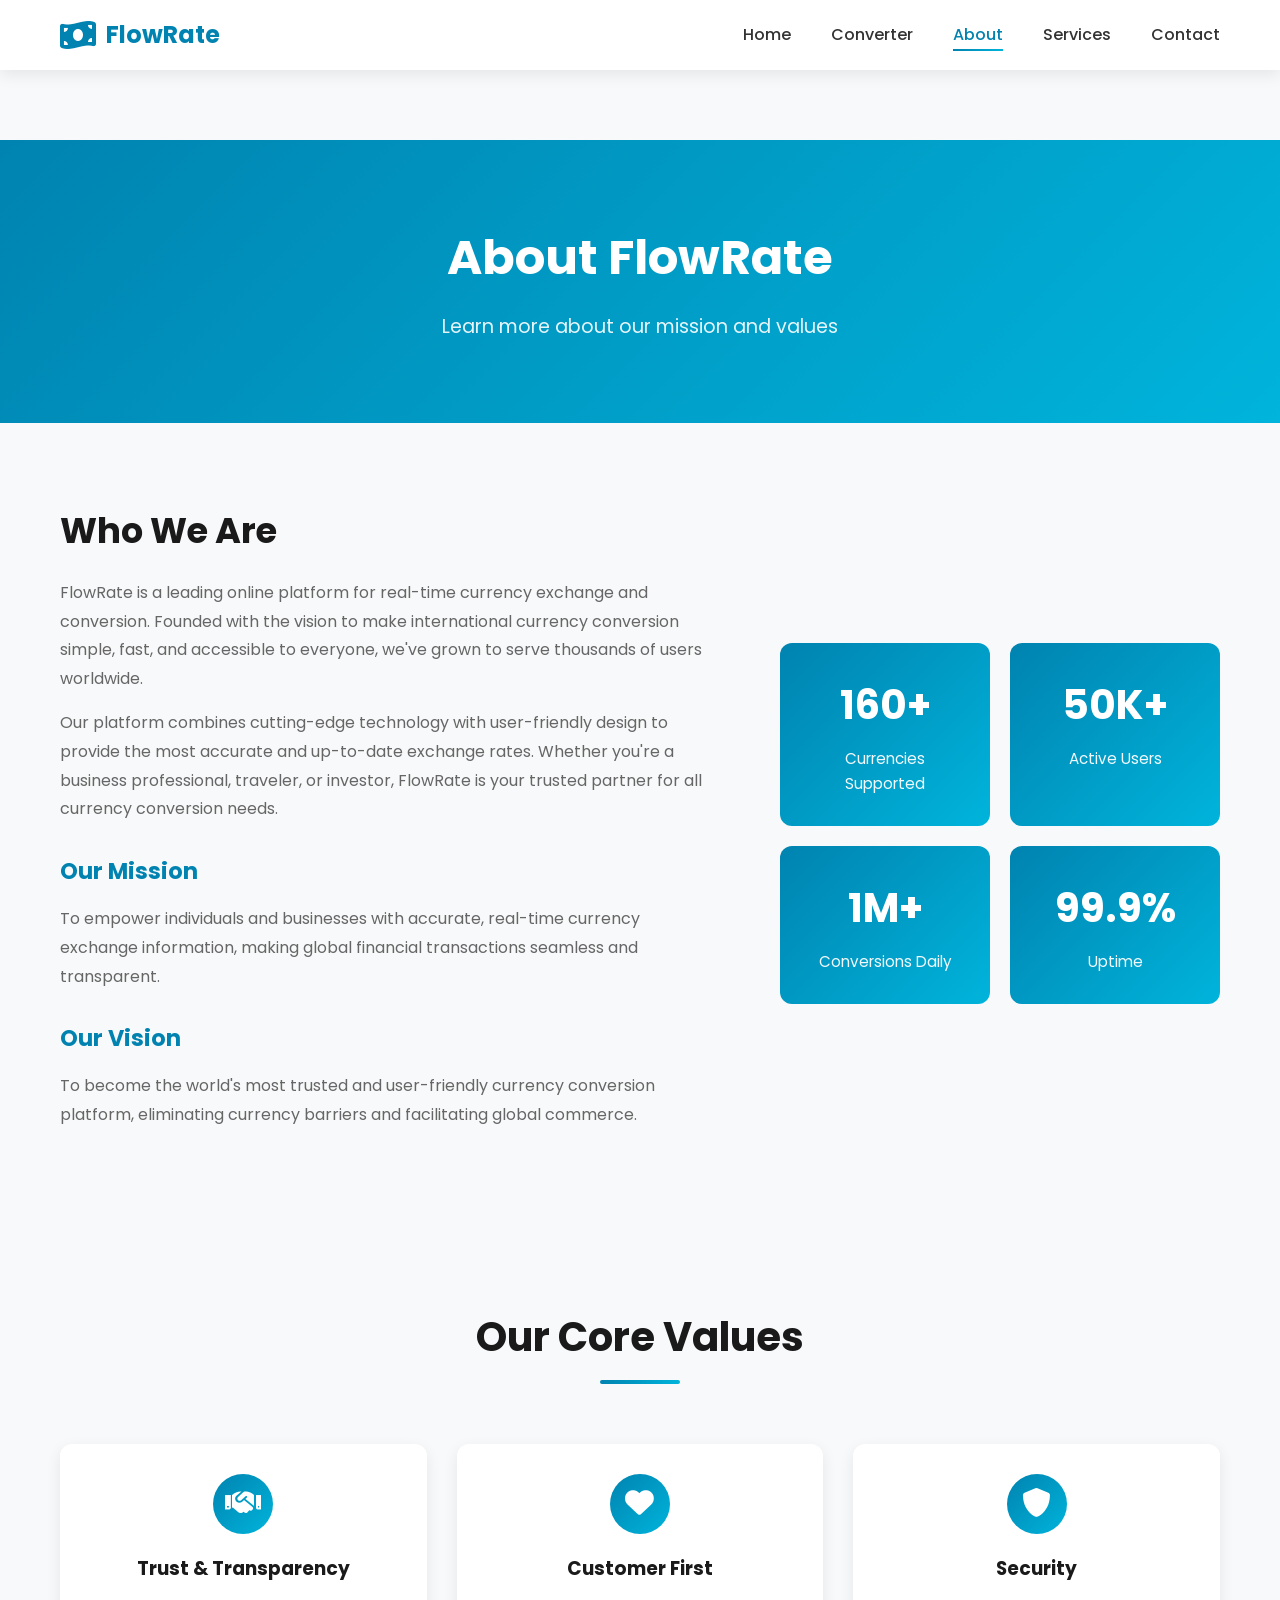
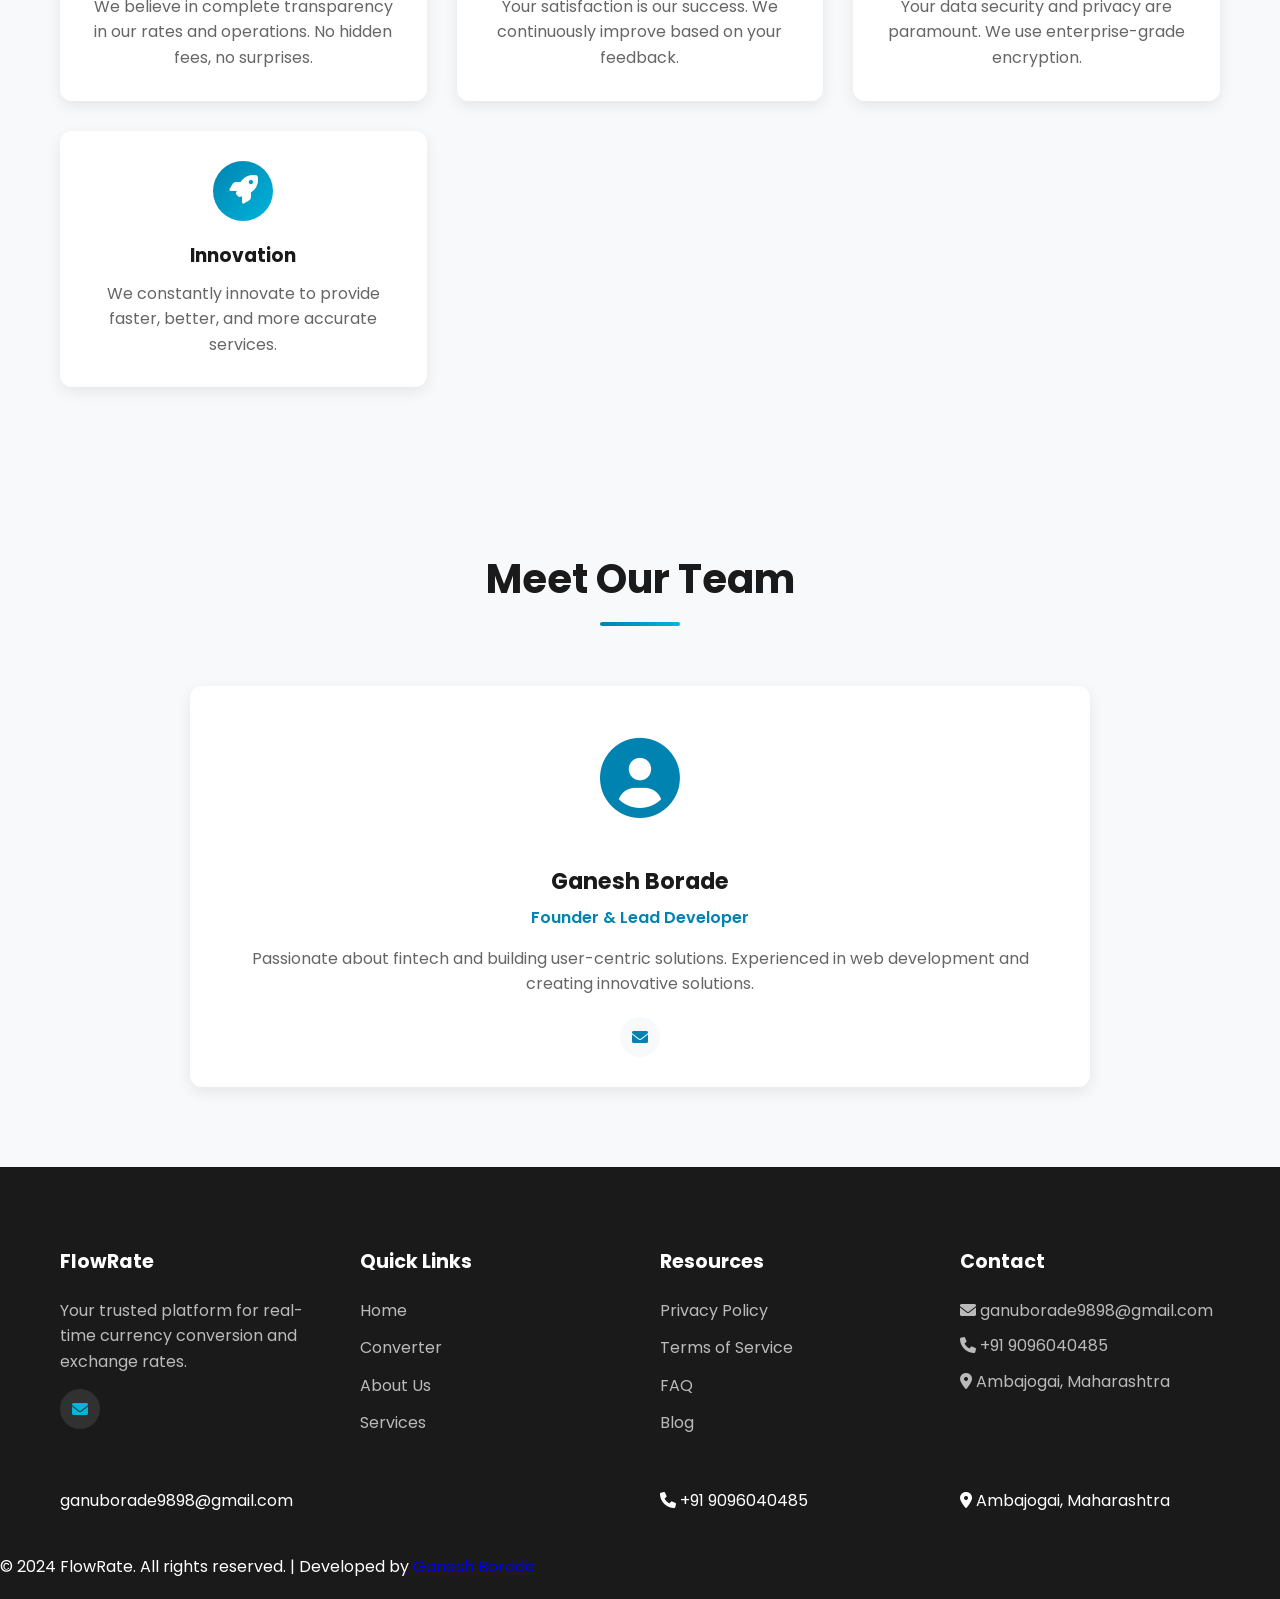
==== about.html @ bd55e36f "new insertion" ====
<!DOCTYPE html>
<html lang="en" dir="ltr">
<head>
    <meta charset="utf-8">
    <meta name="viewport" content="width=device-width, initial-scale=1.0">
    <title>About Us - FlowRate</title>
    <link rel="stylesheet" href="style.css">
    <link rel="stylesheet" href="https://cdnjs.cloudflare.com/ajax/libs/font-awesome/6.0.0/css/all.min.css"/>
</head>
<body>
    <!-- Navigation Bar -->
    <nav class="navbar">
        <div class="nav-container">
            <div class="logo">
                <i class="fas fa-money-bill-wave"></i> FlowRate
            </div>
            <div class="menu-toggle" id="menuToggle">
                <span></span>
                <span></span>
                <span></span>
            </div>
            <ul class="menu" id="menu">
                <li><a href="index.html">Home</a></li>
                <li><a href="converter.html">Converter</a></li>
                <li><a href="about.html" class="active">About</a></li>
                <li><a href="services.html">Services</a></li>
                <li><a href="contact.html">Contact</a></li>
            </ul>
        </div>
    </nav>

    <!-- Page Header -->
    <section class="page-header">
        <div class="container">
            <h1>About FlowRate</h1>
            <p>Learn more about our mission and values</p>
        </div>
    </section>

    <!-- About Content -->
    <section class="about-section">
        <div class="container">
            <div class="about-content">
                <div class="about-text">
                    <h2>Who We Are</h2>
                    <p>FlowRate is a leading online platform for real-time currency exchange and conversion. Founded with the vision to make international currency conversion simple, fast, and accessible to everyone, we've grown to serve thousands of users worldwide.</p>
                    
                    <p>Our platform combines cutting-edge technology with user-friendly design to provide the most accurate and up-to-date exchange rates. Whether you're a business professional, traveler, or investor, FlowRate is your trusted partner for all currency conversion needs.</p>

                    <h3>Our Mission</h3>
                    <p>To empower individuals and businesses with accurate, real-time currency exchange information, making global financial transactions seamless and transparent.</p>

                    <h3>Our Vision</h3>
                    <p>To become the world's most trusted and user-friendly currency conversion platform, eliminating currency barriers and facilitating global commerce.</p>
                </div>

                <div class="about-stats">
                    <div class="stat-card">
                        <h3>160+</h3>
                        <p>Currencies Supported</p>
                    </div>
                    <div class="stat-card">
                        <h3>50K+</h3>
                        <p>Active Users</p>
                    </div>
                    <div class="stat-card">
                        <h3>1M+</h3>
                        <p>Conversions Daily</p>
                    </div>
                    <div class="stat-card">
                        <h3>99.9%</h3>
                        <p>Uptime</p>
                    </div>
                </div>
            </div>
        </div>
    </section>

    <!-- Values Section -->
    <section class="values-section">
        <div class="container">
            <h2 class="section-title">Our Core Values</h2>
            <div class="values-grid">
                <div class="value-card">
                    <div class="value-icon">
                        <i class="fas fa-handshake"></i>
                    </div>
                    <h3>Trust & Transparency</h3>
                    <p>We believe in complete transparency in our rates and operations. No hidden fees, no surprises.</p>
                </div>
                <div class="value-card">
                    <div class="value-icon">
                        <i class="fas fa-heart"></i>
                    </div>
                    <h3>Customer First</h3>
                    <p>Your satisfaction is our success. We continuously improve based on your feedback.</p>
                </div>
                <div class="value-card">
                    <div class="value-icon">
                        <i class="fas fa-shield-alt"></i>
                    </div>
                    <h3>Security</h3>
                    <p>Your data security and privacy are paramount. We use enterprise-grade encryption.</p>
                </div>
                <div class="value-card">
                    <div class="value-icon">
                        <i class="fas fa-rocket"></i>
                    </div>
                    <h3>Innovation</h3>
                    <p>We constantly innovate to provide faster, better, and more accurate services.</p>
                </div>
            </div>
        </div>
    </section>

    <!-- Team Section -->
    <section class="team-section">
        <div class="container">
            <h2 class="section-title">Meet Our Team</h2>
            <div class="team-grid">
                <div class="team-card">
                    <div class="team-image">
                        <i class="fas fa-user-circle"></i>
                    </div>
                    <h3>Ganesh Borade</h3>
                    <p>Founder & Lead Developer</p>
                    <p class="team-bio">Passionate about fintech and building user-centric solutions. Experienced in web development and creating innovative solutions.</p>
                    <div class="team-socials">
                        <a href="mailto:ganuborade9898@gmail.com"><i class="fas fa-envelope"></i></a>
                    </div>
                </div>
            </div>
        </div>
    </section>

    <!-- Footer -->
    <footer class="footer">
        <div class="footer-container">
            <div class="footer-section">
                <h4>FlowRate</h4>
                <p>Your trusted platform for real-time currency conversion and exchange rates.</p>
                <div class="social-links">
                    <a href="mailto:ganuborade9898@gmail.com"><i class="fas fa-envelope"></i></a>
                </div>
            </div>
            <div class="footer-section">
                <h4>Quick Links</h4>
                <ul>
                    <li><a href="index.html">Home</a></li>
                    <li><a href="converter.html">Converter</a></li>
                    <li><a href="about.html">About Us</a></li>
                    <li><a href="services.html">Services</a></li>
                </ul>
            </div>
            <div class="footer-section">
                <h4>Resources</h4>
                <ul>
                    <li><a href="#">Privacy Policy</a></li>
                    <li><a href="#">Terms of Service</a></li>
                    <li><a href="#">FAQ</a></li>
                    <li><a href="#">Blog</a></li>
                </ul>
            </div>
            <div class="footer-section">
                <h4>Contact</h4>
                <p><i class="fas fa-envelope"></i> ganuborade9898@gmail.com</p>
                <p><i class="fas fa-phone"></i> +91 9096040485</p>
                <p><i class="fas fa-map-marker-alt"></i> Ambajogai, Maharashtra</p>
            </div>ganuborade9898@gmail.com</p>
                <p><i class="fas fa-phone"></i> +91 9096040485</p>
                <p><i class="fas fa-map-marker-alt"></i> Ambajogai, Maharashtra</p>
            </div>

            <p>&copy; 2024 FlowRate. All rights reserved. | Developed by <a href="#">Ganesh Borade</a></p>
        </div>
    </footer>

    <script src="main.js"></script>
</body>
</html>
---- style.css ----
/* ==================== GOOGLE FONTS ==================== */
@import url('https://fonts.googleapis.com/css2?family=Poppins:wght@300;400;500;600;700;800&display=swap');

/* ==================== CSS VARIABLES ==================== */
:root {
  --primary-color: #0083b0;
  --secondary-color: #00b4db;
  --accent-color: #ff6b6b;
  --dark-color: #1a1a1a;
  --light-color: #f8f9fa;
  --white: #ffffff;
  --text-dark: #333333;
  --text-light: #666666;
  --border-color: #e0e0e0;
  --shadow: 0 10px 30px rgba(0, 0, 0, 0.1);
  --shadow-sm: 0 5px 15px rgba(0, 0, 0, 0.08);
  --transition: all 0.3s ease;
}

/* ==================== GLOBAL STYLES ==================== */
* {
  margin: 0;
  padding: 0;
  box-sizing: border-box;
}

body {
  font-family: 'Poppins', sans-serif;
  color: var(--text-dark);
  line-height: 1.6;
  background-color: var(--light-color);
}

html {
  scroll-behavior: smooth;
}

::selection {
  background-color: var(--primary-color);
  color: var(--white);
}

/* ==================== UTILITY CLASSES ==================== */
.container {
  max-width: 1200px;
  margin: 0 auto;
  padding: 0 20px;
}

.section-title {
  font-size: 2.5rem;
  font-weight: 700;
  text-align: center;
  margin-bottom: 60px;
  color: var(--dark-color);
  position: relative;
  padding-bottom: 15px;
}

.section-title::after {
  content: '';
  position: absolute;
  bottom: 0;
  left: 50%;
  transform: translateX(-50%);
  width: 80px;
  height: 4px;
  background: linear-gradient(to right, var(--primary-color), var(--secondary-color));
  border-radius: 2px;
}

/* ==================== BUTTONS ==================== */
.btn {
  padding: 12px 30px;
  border: none;
  border-radius: 8px;
  font-size: 1rem;
  font-weight: 600;
  cursor: pointer;
  transition: var(--transition);
  display: inline-block;
  text-decoration: none;
  text-align: center;
}

.btn-primary {
  background: linear-gradient(135deg, var(--primary-color), var(--secondary-color));
  color: var(--white);
}

.btn-primary:hover {
  transform: translateY(-2px);
  box-shadow: 0 15px 35px rgba(0, 131, 176, 0.3);
}

.btn-secondary {
  background-color: var(--white);
  color: var(--primary-color);
  border: 2px solid var(--primary-color);
}

.btn-secondary:hover {
  background-color: var(--primary-color);
  color: var(--white);
}

.btn-light {
  background-color: var(--white);
  color: var(--primary-color);
  border: 2px solid var(--white);
}

.btn-light:hover {
  background-color: transparent;
  color: var(--white);
}

.btn-convert {
  width: 100%;
  padding: 15px;
  font-size: 1.1rem;
}

/* ==================== NAVBAR ==================== */
.navbar {
  position: sticky;
  top: 0;
  z-index: 1000;
  background: var(--white);
  box-shadow: var(--shadow-sm);
}

.nav-container {
  max-width: 1200px;
  margin: 0 auto;
  padding: 0 20px;
  display: flex;
  justify-content: space-between;
  align-items: center;
  height: 70px;
}

.logo {
  font-size: 1.5rem;
  font-weight: 700;
  color: var(--primary-color);
  display: flex;
  align-items: center;
  gap: 10px;
  text-decoration: none;
}

.logo i {
  font-size: 2rem;
}

.menu {
  display: flex;
  list-style: none;
  gap: 40px;
  align-items: center;
}

.menu a {
  color: var(--text-dark);
  text-decoration: none;
  font-weight: 500;
  transition: var(--transition);
  position: relative;
}

.menu a::after {
  content: '';
  position: absolute;
  bottom: -5px;
  left: 0;
  width: 0;
  height: 2px;
  background: linear-gradient(to right, var(--primary-color), var(--secondary-color));
  transition: width 0.3s ease;
}

.menu a:hover::after,
.menu a.active::after {
  width: 100%;
}

.menu a:hover,
.menu a.active {
  color: var(--primary-color);
}

.menu-toggle {
  display: none;
  flex-direction: column;
  cursor: pointer;
  gap: 6px;
}

.menu-toggle span {
  width: 25px;
  height: 3px;
  background-color: var(--primary-color);
  border-radius: 3px;
  transition: var(--transition);
}

/* ==================== HERO SECTION ==================== */
.hero {
  min-height: 100vh;
  display: flex;
  align-items: center;
  justify-content: center;
  background: linear-gradient(135deg, var(--primary-color), var(--secondary-color));
  position: relative;
  overflow: hidden;
  padding-top: 70px;
}

.hero-background {
  position: absolute;
  width: 100%;
  height: 100%;
  overflow: hidden;
}

.circle {
  position: absolute;
  border-radius: 50%;
  opacity: 0.1;
  animation: float 6s ease-in-out infinite;
}

.circle1 {
  width: 200px;
  height: 200px;
  background: var(--white);
  top: 10%;
  right: 10%;
  animation-delay: 0s;
}

.circle2 {
  width: 150px;
  height: 150px;
  background: var(--white);
  bottom: 20%;
  left: 10%;
  animation-delay: 2s;
}

.circle3 {
  width: 100px;
  height: 100px;
  background: var(--white);
  top: 50%;
  right: 20%;
  animation-delay: 4s;
}

@keyframes float {
  0%, 100% { transform: translateY(0px); }
  50% { transform: translateY(-20px); }
}

.hero-content {
  text-align: center;
  color: var(--white);
  z-index: 1;
  max-width: 600px;
}

.hero-content h1 {
  font-size: 4rem;
  font-weight: 800;
  margin-bottom: 20px;
  line-height: 1.2;
}

.hero-content p {
  font-size: 1.3rem;
  margin-bottom: 30px;
  opacity: 0.95;
}

/* ==================== ANNOUNCEMENT BANNER ==================== */
.announcement-banner {
  background: linear-gradient(135deg, #fff3cd, #ffe4a1);
  padding: 25px 0;
  border-bottom: 2px solid #ffc107;
}

.alert {
  display: flex;
  align-items: flex-start;
  gap: 15px;
  padding: 20px;
  border-radius: 8px;
  border-left: 4px solid #ffc107;
}

.alert-info {
  background-color: #fff8e1;
  border-left-color: #ff9800;
  color: #856404;
}

.alert i {
  font-size: 1.5rem;
  margin-top: 2px;
  flex-shrink: 0;
}

.alert-content {
  flex: 1;
}

.alert-content strong {
  display: block;
  margin-bottom: 5px;
  font-weight: 600;
}

/* ==================== FEATURES SECTION ==================== */
.features {
  padding: 80px 0;
  background-color: var(--white);
}

.features-grid {
  display: grid;
  grid-template-columns: repeat(auto-fit, minmax(300px, 1fr));
  gap: 30px;
}

.feature-card {
  padding: 40px;
  background-color: var(--light-color);
  border-radius: 12px;
  text-align: center;
  transition: var(--transition);
  border: 2px solid transparent;
}

.feature-card:hover {
  border-color: var(--primary-color);
  transform: translateY(-10px);
  box-shadow: var(--shadow);
}

.feature-icon {
  width: 60px;
  height: 60px;
  background: linear-gradient(135deg, var(--primary-color), var(--secondary-color));
  border-radius: 50%;
  display: flex;
  align-items: center;
  justify-content: center;
  color: var(--white);
  font-size: 1.8rem;
  margin: 0 auto 20px;
}

.feature-card h3 {
  font-size: 1.3rem;
  margin-bottom: 15px;
  color: var(--dark-color);
}

.feature-card p {
  color: var(--text-light);
  line-height: 1.6;
}

/* ==================== QUICK CONVERTER SECTION ==================== */
.quick-converter {
  padding: 80px 0;
  background: linear-gradient(135deg, rgba(0, 131, 176, 0.05), rgba(0, 180, 219, 0.05));
}

.converter-preview {
  background: var(--white);
  padding: 50px;
  border-radius: 15px;
  box-shadow: var(--shadow);
  max-width: 600px;
  margin: 0 auto;
}

.amount-box {
  margin-bottom: 30px;
}

.amount-box label,
.currency-box label,
.from-currency label,
.to-currency label {
  display: block;
  margin-bottom: 8px;
  font-weight: 600;
  color: var(--text-dark);
}

.amount-box input {
  width: 100%;
  padding: 12px;
  border: 2px solid var(--border-color);
  border-radius: 8px;
  font-size: 1rem;
  transition: var(--transition);
}

.amount-box input:focus {
  outline: none;
  border-color: var(--primary-color);
  box-shadow: 0 0 0 3px rgba(0, 131, 176, 0.1);
}

.currency-box {
  display: flex;
  gap: 15px;
  align-items: flex-end;
  margin-bottom: 30px;
}

.from-currency,
.to-currency {
  flex: 1;
}

.select-box {
  display: flex;
  align-items: center;
  gap: 10px;
  padding: 10px;
  border: 2px solid var(--border-color);
  border-radius: 8px;
  transition: var(--transition);
}

.select-box:focus-within {
  border-color: var(--primary-color);
}

.select-box img {
  width: 30px;
  height: 22px;
  object-fit: cover;
  border-radius: 3px;
}

.select-box select {
  flex: 1;
  border: none;
  background: none;
  font-size: 1rem;
  font-weight: 500;
  cursor: pointer;
}

.select-box select:focus {
  outline: none;
}

.swap-icon {
  width: 50px;
  height: 50px;
  background: linear-gradient(135deg, var(--primary-color), var(--secondary-color));
  border-radius: 50%;
  display: flex;
  align-items: center;
  justify-content: center;
  color: var(--white);
  cursor: pointer;
  transition: var(--transition);
  font-size: 1.2rem;
  flex-shrink: 0;
}

.swap-icon:hover {
  transform: rotate(180deg);
}

.result-box {
  background-color: var(--light-color);
  padding: 20px;
  border-radius: 8px;
  margin-bottom: 30px;
  text-align: center;
}

.exchange-result {
  font-size: 1.5rem;
  font-weight: 600;
  color: var(--primary-color);
}

.rate-info {
  font-size: 0.9rem;
  color: var(--text-light);
  margin-top: 10px;
}

/* ==================== CONVERTER SECTION ==================== */
.page-header {
  background: linear-gradient(135deg, var(--primary-color), var(--secondary-color));
  color: var(--white);
  padding: 80px 0;
  text-align: center;
  margin-top: 70px;
}

.page-header h1 {
  font-size: 3rem;
  margin-bottom: 15px;
}

.page-header p {
  font-size: 1.2rem;
  opacity: 0.9;
}

.converter-section {
  padding: 80px 0;
}

.converter-wrapper {
  display: grid;
  grid-template-columns: 2fr 1fr;
  gap: 40px;
  align-items: start;
}

.converter-card {
  background: var(--white);
  padding: 40px;
  border-radius: 15px;
  box-shadow: var(--shadow);
}

.converter-card h2 {
  margin-bottom: 30px;
  color: var(--dark-color);
  font-size: 1.8rem;
}

.form-group {
  margin-bottom: 25px;
}

.form-group label {
  display: block;
  margin-bottom: 8px;
  font-weight: 600;
  color: var(--text-dark);
}

.form-group input {
  width: 100%;
  padding: 12px;
  border: 2px solid var(--border-color);
  border-radius: 8px;
  font-size: 1rem;
  transition: var(--transition);
}

.form-group input:focus {
  outline: none;
  border-color: var(--primary-color);
  box-shadow: 0 0 0 3px rgba(0, 131, 176, 0.1);
}

.currency-selection {
  display: flex;
  gap: 15px;
  align-items: flex-end;
  margin-bottom: 30px;
}

.currency-selection .currency-box {
  flex: 1;
}

.exchange-btn-container {
  display: flex;
  justify-content: center;
}

.exchange-btn {
  width: 50px;
  height: 50px;
  border: none;
  background: linear-gradient(135deg, var(--primary-color), var(--secondary-color));
  border-radius: 50%;
  color: var(--white);
  cursor: pointer;
  transition: var(--transition);
  font-size: 1.2rem;
  flex-shrink: 0;
}

.exchange-btn:hover {
  transform: rotate(180deg);
}

.result-section {
  background-color: var(--light-color);
  padding: 25px;
  border-radius: 8px;
  margin-bottom: 30px;
  border-left: 4px solid var(--primary-color);
}

.exchange-rate-display {
  font-size: 1.4rem;
  font-weight: 700;
  color: var(--primary-color);
  text-align: center;
}

.info-panel {
  background: var(--white);
  padding: 30px;
  border-radius: 15px;
  box-shadow: var(--shadow);
}

.info-panel h3 {
  margin-bottom: 20px;
  color: var(--dark-color);
}

.info-content p {
  margin-bottom: 15px;
  color: var(--text-light);
  line-height: 1.8;
}

.info-content p strong {
  color: var(--text-dark);
}

/* ==================== MULTI-CONVERTER SECTION ==================== */
.multi-converter-section {
  padding: 80px 0;
  background-color: var(--light-color);
}

.multi-converter-grid {
  max-width: 600px;
  margin: 0 auto;
}

.multi-converter-card {
  background: var(--white);
  padding: 40px;
  border-radius: 15px;
  box-shadow: var(--shadow);
}

.input-group {
  margin-bottom: 30px;
}

.input-group label {
  display: block;
  margin-bottom: 8px;
  font-weight: 600;
}

.input-group input {
  width: 100%;
  padding: 12px;
  border: 2px solid var(--border-color);
  border-radius: 8px;
  font-size: 1rem;
}

/* ==================== COMPARISON TABLE ==================== */
.comparison-section {
  padding: 80px 0;
}

.table-wrapper {
  background: var(--white);
  border-radius: 15px;
  overflow: hidden;
  box-shadow: var(--shadow);
}

.rates-table {
  width: 100%;
  border-collapse: collapse;
}

.rates-table thead {
  background: linear-gradient(135deg, var(--primary-color), var(--secondary-color));
  color: var(--white);
}

.rates-table th {
  padding: 20px;
  text-align: left;
  font-weight: 600;
}

.rates-table td {
  padding: 15px 20px;
  border-bottom: 1px solid var(--border-color);
}

.rates-table tbody tr:hover {
  background-color: var(--light-color);
}

/* ==================== CTA SECTION ==================== */
.cta-section {
  background: linear-gradient(135deg, var(--primary-color), var(--secondary-color));
  color: var(--white);
  padding: 80px 0;
  text-align: center;
}

.cta-section h2 {
  font-size: 2.5rem;
  margin-bottom: 20px;
}

.cta-section p {
  font-size: 1.1rem;
  margin-bottom: 30px;
  opacity: 0.95;
}

/* ==================== ABOUT SECTION ==================== */
.about-section {
  padding: 80px 0;
}

.about-content {
  display: grid;
  grid-template-columns: 1.5fr 1fr;
  gap: 60px;
  align-items: center;
}

.about-text h2 {
  font-size: 2.2rem;
  margin-bottom: 20px;
  color: var(--dark-color);
}

.about-text h3 {
  font-size: 1.4rem;
  margin-top: 30px;
  margin-bottom: 15px;
  color: var(--primary-color);
}

.about-text p {
  color: var(--text-light);
  margin-bottom: 15px;
  line-height: 1.8;
}

.about-stats {
  display: grid;
  grid-template-columns: repeat(2, 1fr);
  gap: 20px;
}

.stat-card {
  background: linear-gradient(135deg, var(--primary-color), var(--secondary-color));
  color: var(--white);
  padding: 30px;
  border-radius: 12px;
  text-align: center;
}

.stat-card h3 {
  font-size: 2.5rem;
  margin-bottom: 10px;
}

.stat-card p {
  font-size: 0.95rem;
  opacity: 0.95;
}

/* ==================== VALUES SECTION ==================== */
.values-section {
  padding: 80px 0;
  background-color: var(--light-color);
}

.values-grid {
  display: grid;
  grid-template-columns: repeat(auto-fit, minmax(280px, 1fr));
  gap: 30px;
}

.value-card {
  background: var(--white);
  padding: 30px;
  border-radius: 12px;
  text-align: center;
  box-shadow: var(--shadow-sm);
  transition: var(--transition);
}

.value-card:hover {
  transform: translateY(-5px);
  box-shadow: var(--shadow);
}

.value-icon {
  width: 60px;
  height: 60px;
  background: linear-gradient(135deg, var(--primary-color), var(--secondary-color));
  border-radius: 50%;
  display: flex;
  align-items: center;
  justify-content: center;
  color: var(--white);
  font-size: 1.8rem;
  margin: 0 auto 20px;
}

.value-card h3 {
  margin-bottom: 10px;
  color: var(--dark-color);
}

.value-card p {
  color: var(--text-light);
  line-height: 1.6;
}

/* ==================== TEAM SECTION ==================== */
.team-section {
  padding: 80px 0;
}

.team-grid {
  display: grid;
  grid-template-columns: repeat(auto-fit, minmax(300px, 1fr));
  gap: 40px;
  max-width: 900px;
  margin: 0 auto;
}

.team-card {
  background: var(--white);
  padding: 30px;
  border-radius: 12px;
  text-align: center;
  box-shadow: var(--shadow-sm);
  transition: var(--transition);
}

.team-card:hover {
  transform: translateY(-10px);
  box-shadow: var(--shadow);
}

.team-image {
  font-size: 5rem;
  color: var(--primary-color);
  margin-bottom: 20px;
}

.team-card h3 {
  font-size: 1.4rem;
  margin-bottom: 5px;
  color: var(--dark-color);
}

.team-card > p:nth-of-type(1) {
  color: var(--primary-color);
  font-weight: 600;
  margin-bottom: 15px;
}

.team-bio {
  color: var(--text-light);
  margin-bottom: 20px !important;
}

.team-socials {
  display: flex;
  gap: 10px;
  justify-content: center;
}

.team-socials a {
  width: 40px;
  height: 40px;
  border-radius: 50%;
  background: var(--light-color);
  display: flex;
  align-items: center;
  justify-content: center;
  color: var(--primary-color);
  transition: var(--transition);
  text-decoration: none;
}

.team-socials a:hover {
  background: var(--primary-color);
  color: var(--white);
}

/* ==================== SERVICES SECTION ==================== */
.services-section {
  padding: 80px 0;
}

.services-grid {
  display: grid;
  grid-template-columns: repeat(auto-fit, minmax(320px, 1fr));
  gap: 30px;
}

.service-card {
  background: var(--white);
  padding: 30px;
  border-radius: 12px;
  box-shadow: var(--shadow-sm);
  transition: var(--transition);
  border: 2px solid transparent;
}

.service-card:hover {
  border-color: var(--primary-color);
  transform: translateY(-10px);
  box-shadow: var(--shadow);
}

.service-icon {
  font-size: 2.5rem;
  color: var(--primary-color);
  margin-bottom: 20px;
}

.service-card h3 {
  margin-bottom: 15px;
  color: var(--dark-color);
}

.service-card p {
  color: var(--text-light);
  margin-bottom: 20px;
  line-height: 1.6;
}

.service-link {
  color: var(--primary-color);
  text-decoration: none;
  font-weight: 600;
  display: inline-flex;
  align-items: center;
  gap: 8px;
  transition: var(--transition);
}

.service-link:hover {
  gap: 12px;
}

/* ==================== PRICING SECTION ==================== */
.pricing-section {
  padding: 80px 0;
  background-color: var(--light-color);
}

.pricing-grid {
  display: grid;
  grid-template-columns: repeat(auto-fit, minmax(300px, 1fr));
  gap: 30px;
  max-width: 1000px;
  margin: 0 auto;
}

.pricing-card {
  background: var(--white);
  padding: 40px;
  border-radius: 12px;
  text-align: center;
  transition: var(--transition);
  border: 2px solid var(--border-color);
  position: relative;
}

.pricing-card.featured {
  border-color: var(--primary-color);
  transform: scale(1.05);
  box-shadow: var(--shadow);
}

.pricing-card:hover {
  box-shadow: var(--shadow);
}

.pricing-card h3 {
  font-size: 1.5rem;
  margin-bottom: 20px;
}

.price {
  margin-bottom: 30px;
}

.currency {
  font-size: 1.2rem;
  color: var(--text-light);
}

.amount {
  font-size: 3rem;
  font-weight: 700;
  color: var(--primary-color);
}

.period {
  color: var(--text-light);
  font-size: 1rem;
}

.badge {
  position: absolute;
  top: -12px;
  left: 50%;
  transform: translateX(-50%);
  background: linear-gradient(135deg, var(--primary-color), var(--secondary-color));
  color: var(--white);
  padding: 6px 15px;
  border-radius: 20px;
  font-size: 0.85rem;
  font-weight: 600;
}

.pricing-features {
  list-style: none;
  margin: 30px 0;
  text-align: left;
}

.pricing-features li {
  padding: 10px 0;
  color: var(--text-light);
  border-bottom: 1px solid var(--border-color);
}

.pricing-features li:last-child {
  border-bottom: none;
}

.pricing-features i {
  color: var(--primary-color);
  margin-right: 10px;
}

.pricing-features i.fa-times {
  color: #ccc;
}

.pricing-card .btn {
  width: 100%;
}

/* ==================== CONTACT SECTION ==================== */
.contact-section {
  padding: 80px 0;
}

.contact-wrapper {
  display: grid;
  grid-template-columns: 1fr 1fr;
  gap: 60px;
}

.contact-form-container h2,
.contact-info-container h2 {
  margin-bottom: 30px;
  font-size: 1.8rem;
}

.contact-form input,
.contact-form textarea {
  width: 100%;
  padding: 12px;
  border: 2px solid var(--border-color);
  border-radius: 8px;
  font-family: inherit;
  transition: var(--transition);
  margin-bottom: 20px;
}

.contact-form input:focus,
.contact-form textarea:focus {
  outline: none;
  border-color: var(--primary-color);
  box-shadow: 0 0 0 3px rgba(0, 131, 176, 0.1);
}

.contact-form label {
  display: block;
  margin-bottom: 8px;
  font-weight: 600;
  color: var(--text-dark);
}

.info-item {
  display: flex;
  gap: 20px;
  margin-bottom: 30px;
}

.info-icon {
  width: 50px;
  height: 50px;
  background: linear-gradient(135deg, var(--primary-color), var(--secondary-color));
  border-radius: 50%;
  display: flex;
  align-items: center;
  justify-content: center;
  color: var(--white);
  font-size: 1.3rem;
  flex-shrink: 0;
}

.info-content h3 {
  margin-bottom: 5px;
  color: var(--dark-color);
}

.info-content p {
  color: var(--text-light);
}

.social-links-large {
  margin-top: 40px;
  padding-top: 30px;
  border-top: 2px solid var(--border-color);
}

.social-links-large h3 {
  margin-bottom: 15px;
}

.socials {
  display: flex;
  gap: 15px;
}

.social-btn {
  width: 45px;
  height: 45px;
  border-radius: 50%;
  background: linear-gradient(135deg, var(--primary-color), var(--secondary-color));
  color: var(--white);
  display: flex;
  align-items: center;
  justify-content: center;
  text-decoration: none;
  transition: var(--transition);
}

.social-btn:hover {
  transform: translateY(-3px);
}

.map-section {
  padding: 80px 0;
  background-color: var(--light-color);
}

.map-placeholder {
  width: 100%;
  height: 400px;
  background-color: var(--white);
  border-radius: 12px;
  display: flex;
  flex-direction: column;
  align-items: center;
  justify-content: center;
  box-shadow: var(--shadow);
  color: var(--text-light);
}

.map-placeholder i {
  font-size: 3rem;
  color: var(--primary-color);
  margin-bottom: 15px;
}

/* ==================== FAQ SECTION ==================== */
.faq-section {
  padding: 80px 0;
}

.faq-grid {
  display: grid;
  grid-template-columns: repeat(auto-fit, minmax(300px, 1fr));
  gap: 30px;
}

.faq-item {
  background: var(--white);
  padding: 30px;
  border-radius: 12px;
  box-shadow: var(--shadow-sm);
  transition: var(--transition);
}

.faq-item:hover {
  box-shadow: var(--shadow);
  border-left: 4px solid var(--primary-color);
}

.faq-item h3 {
  margin-bottom: 15px;
  color: var(--dark-color);
}

.faq-item p {
  color: var(--text-light);
  line-height: 1.6;
}

/* ==================== FOOTER ==================== */
.footer {
  background: var(--dark-color);
  color: var(--white);
  padding: 80px 0 20px;
}

.footer-container {
  max-width: 1200px;
  margin: 0 auto;
  padding: 0 20px;
  display: grid;
  grid-template-columns: repeat(auto-fit, minmax(250px, 1fr));
  gap: 40px;
  margin-bottom: 40px;
}

.footer-section h4 {
  font-size: 1.2rem;
  margin-bottom: 20px;
}

.footer-section p {
  color: rgba(255, 255, 255, 0.7);
  margin-bottom: 10px;
  line-height: 1.6;
}

.footer-section ul {
  list-style: none;
}

.footer-section ul li {
  margin-bottom: 12px;
}

.footer-section ul li a {
  color: rgba(255, 255, 255, 0.7);
  text-decoration: none;
  transition: var(--transition);
}

.footer-section ul li a:hover {
  color: var(--secondary-color);
}

.social-links {
  display: flex;
  gap: 15px;
  margin-top: 15px;
}

.social-links a {
  width: 40px;
  height: 40px;
  background: rgba(255, 255, 255, 0.1);
  border-radius: 50%;
  display: flex;
  align-items: center;
  justify-content: center;
  color: var(--secondary-color);
  text-decoration: none;
  transition: var(--transition);
}

.social-links a:hover {
  background: var(--secondary-color);
  color: var(--dark-color);
}

.footer-bottom {
  border-top: 1px solid rgba(255, 255, 255, 0.1);
  text-align: center;
  padding-top: 30px;
  color: rgba(255, 255, 255, 0.6);
}

.footer-bottom a {
  color: var(--secondary-color);
  text-decoration: none;
}

.footer-bottom a:hover {
  text-decoration: underline;
}

/* ==================== RESPONSIVE DESIGN ==================== */
@media (max-width: 768px) {
  .menu-toggle {
    display: flex;
  }

  .menu {
    position: absolute;
    top: 70px;
    left: 0;
    right: 0;
    flex-direction: column;
    background: var(--white);
    padding: 20px;
    gap: 0;
    display: none;
    box-shadow: var(--shadow);
  }

  .menu.active {
    display: flex;
  }

  .menu li {
    width: 100%;
    padding: 15px 0;
    border-bottom: 1px solid var(--border-color);
  }

  .menu li:last-child {
    border-bottom: none;
  }

  .hero-content h1 {
    font-size: 2.5rem;
  }

  .hero-content p {
    font-size: 1rem;
  }

  .section-title {
    font-size: 2rem;
    margin-bottom: 40px;
  }

  .features,
  .quick-converter,
  .cta-section,
  .about-section,
  .values-section,
  .team-section,
  .services-section,
  .pricing-section,
  .contact-section,
  .faq-section,
  .comparison-section,
  .multi-converter-section {
    padding: 50px 0;
  }

  .about-content,
  .converter-wrapper,
  .contact-wrapper {
    grid-template-columns: 1fr;
  }

  .about-stats {
    grid-template-columns: 1fr;
  }

  .pricing-card.featured {
    transform: scale(1);
  }

  .page-header {
    padding: 50px 0;
  }

  .page-header h1 {
    font-size: 2rem;
  }
}

@media (max-width: 480px) {
  .hero-content h1 {
    font-size: 1.8rem;
  }

  .section-title {
    font-size: 1.5rem;
  }

  .features-grid,
  .services-grid,
  .pricing-grid,
  .values-grid,
  .team-grid,
  .faq-grid {
    grid-template-columns: 1fr;
  }

  .currency-selection {
    flex-direction: column;
  }

  .exchange-btn-container {
    order: 3;
    width: 100%;
  }

  .exchange-btn {
    width: 100%;
    border-radius: 8px;
  }

  .feat-card {
    padding: 20px;
  }

  .footer-container {
    grid-template-columns: 1fr;
  }
}
  padding: 7px;
  display: flex;
  justify-content: center;
  align-items: center;
  font-size: 19px;
  margin: 20px 0 30px;
}
form button{
  height: 52px;
  color: #fff;
  font-size: 17px;
  cursor: pointer;
  background: #00b4db;
  transition: all 0.5s;
}
form button:hover{
  background: #049bce;

}



.footer .footer-text{
  text-decoration: none;
  font-size: 14px;
  font-weight: 400;
  color: #024359;
  transition: all 0.5s;
}
.footer .footer-text:hover{
  color: #035c7a;
}

@media (max-width: 700px){
  
.wrapper{
  width: 370px;
}


.drop-list .select-box{
  width: 115px;
  height: 45px;
}


}
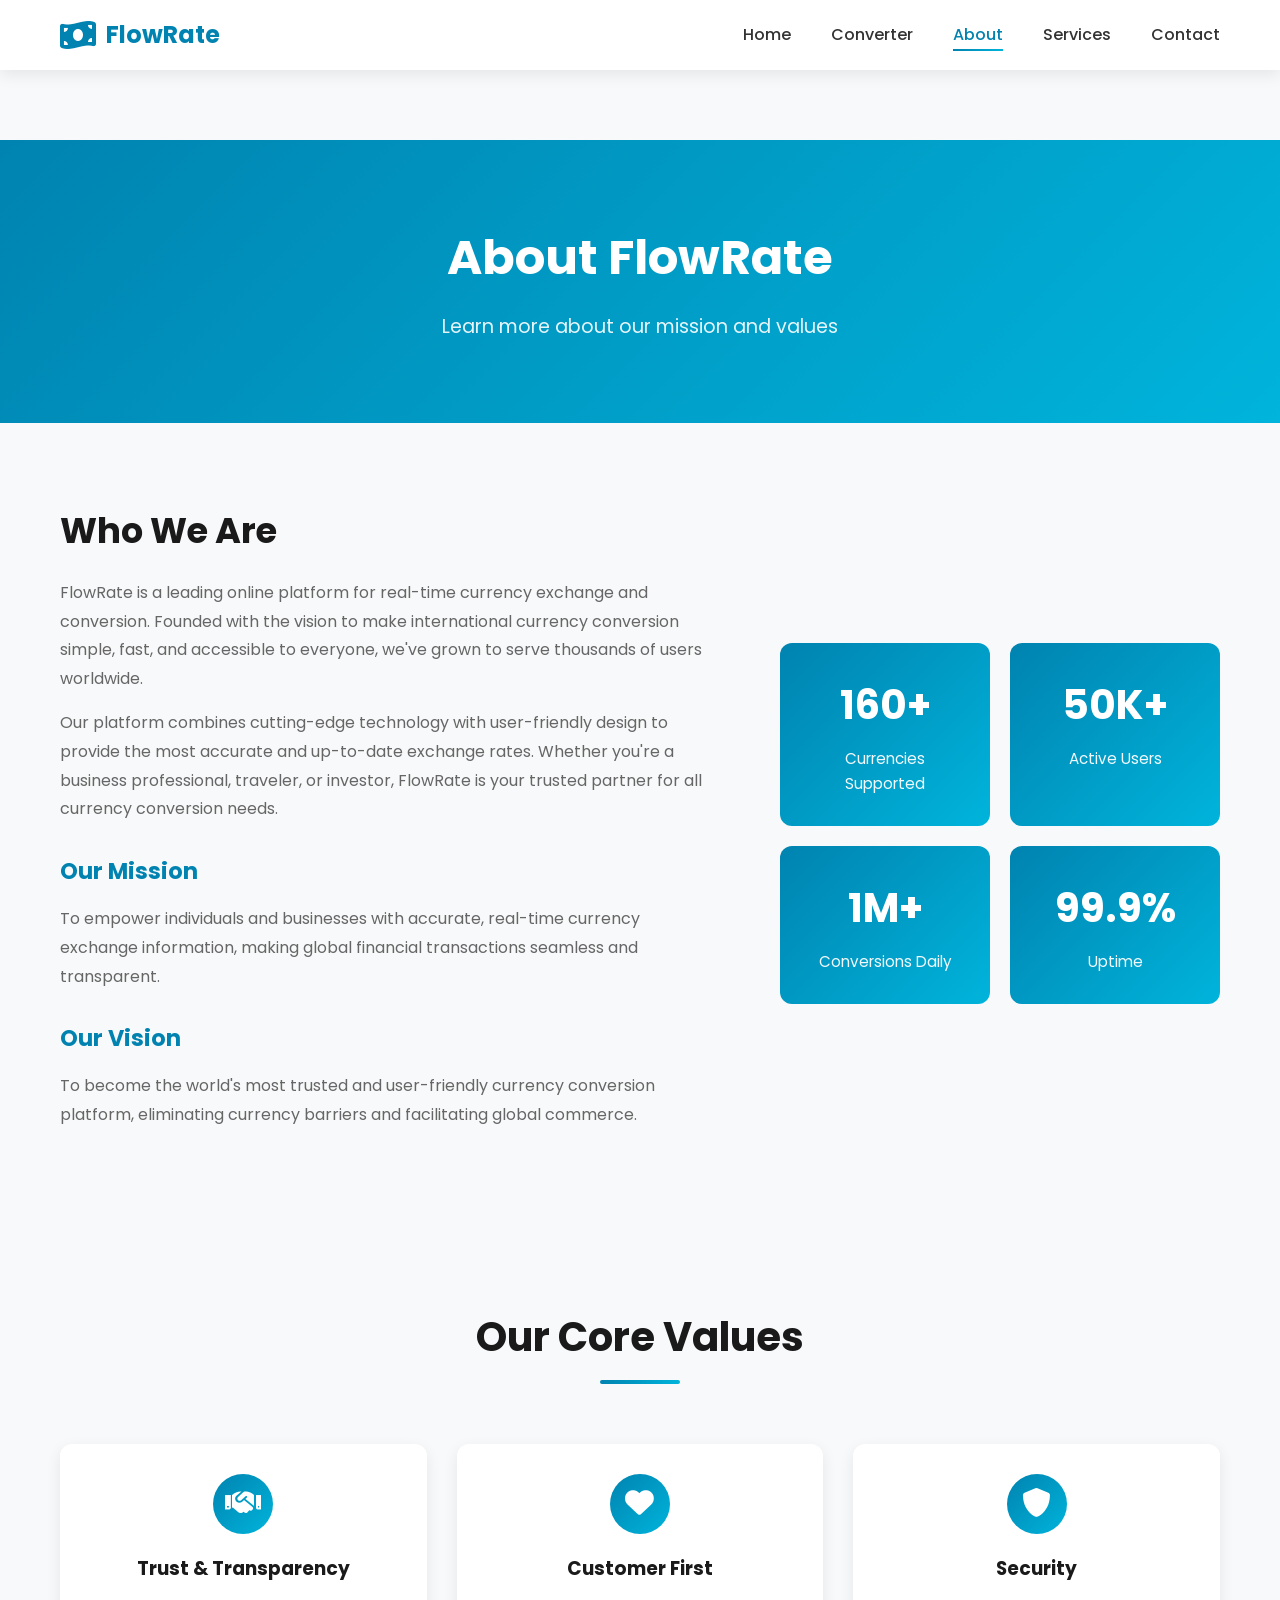
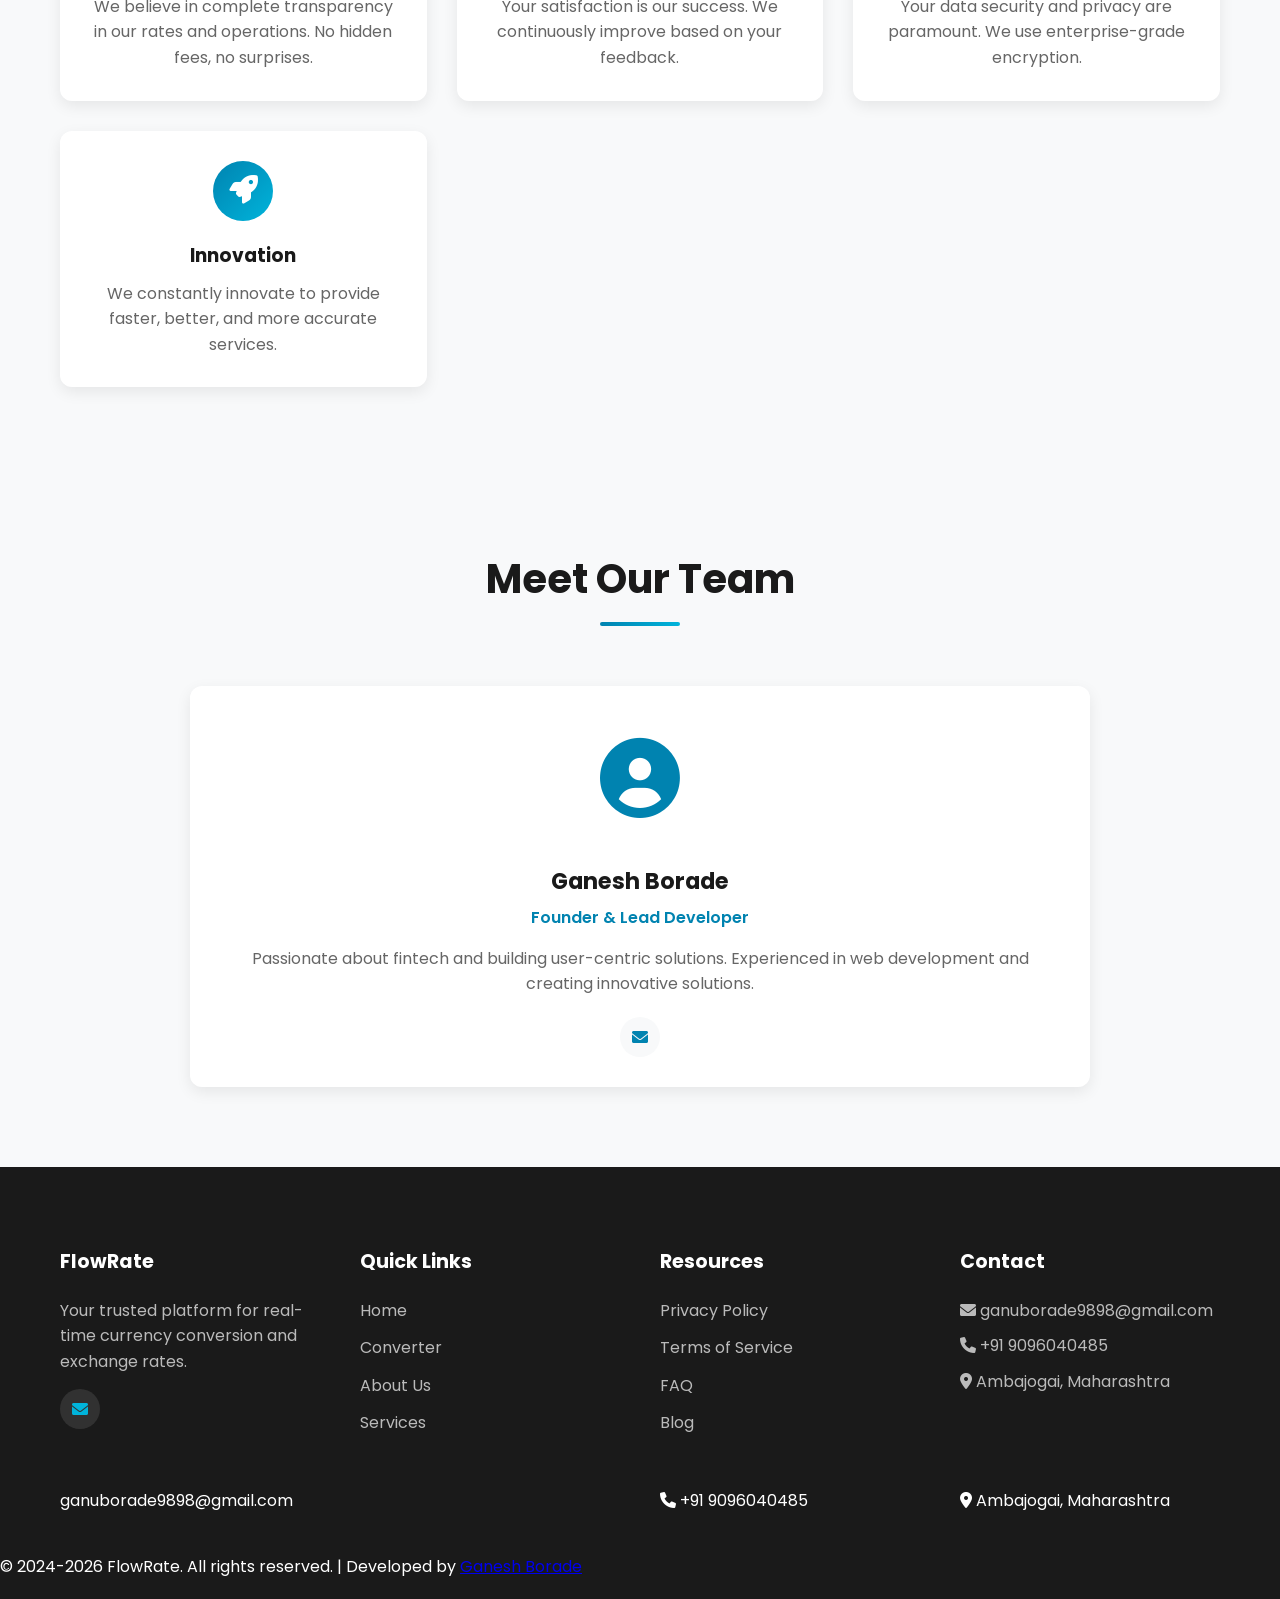
==== commit 350e4c12: "Fix HTML structure and content in about.html" ====
--- a/about.html
+++ b/about.html
@@ -171,7 +171,7 @@
                 <p><i class="fas fa-map-marker-alt"></i> Ambajogai, Maharashtra</p>
             </div>
 
-            <p>&copy; 2024 FlowRate. All rights reserved. | Developed by <a href="#">Ganesh Borade</a></p>
+            <p>&copy; 2024-2026 FlowRate. All rights reserved. | Developed by <a href="#">Ganesh Borade</a></p>
         </div>
     </footer>
 
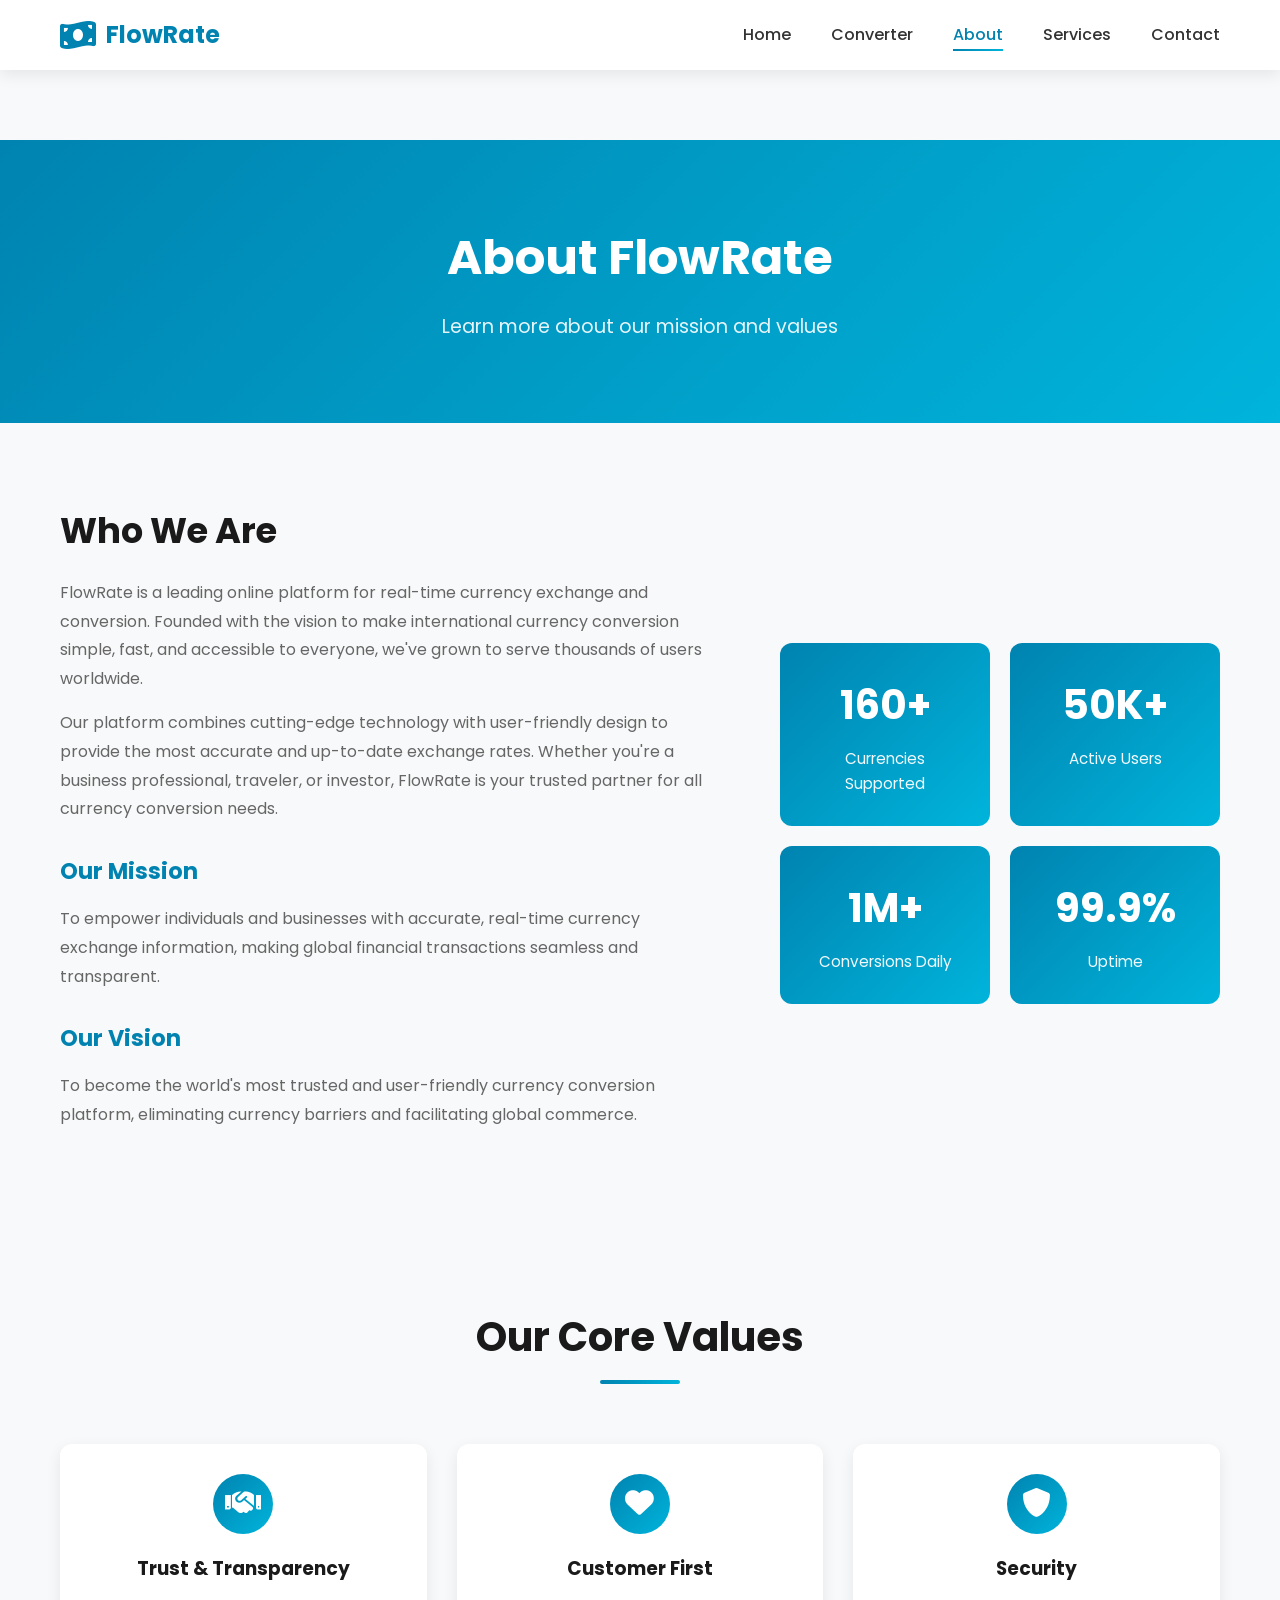
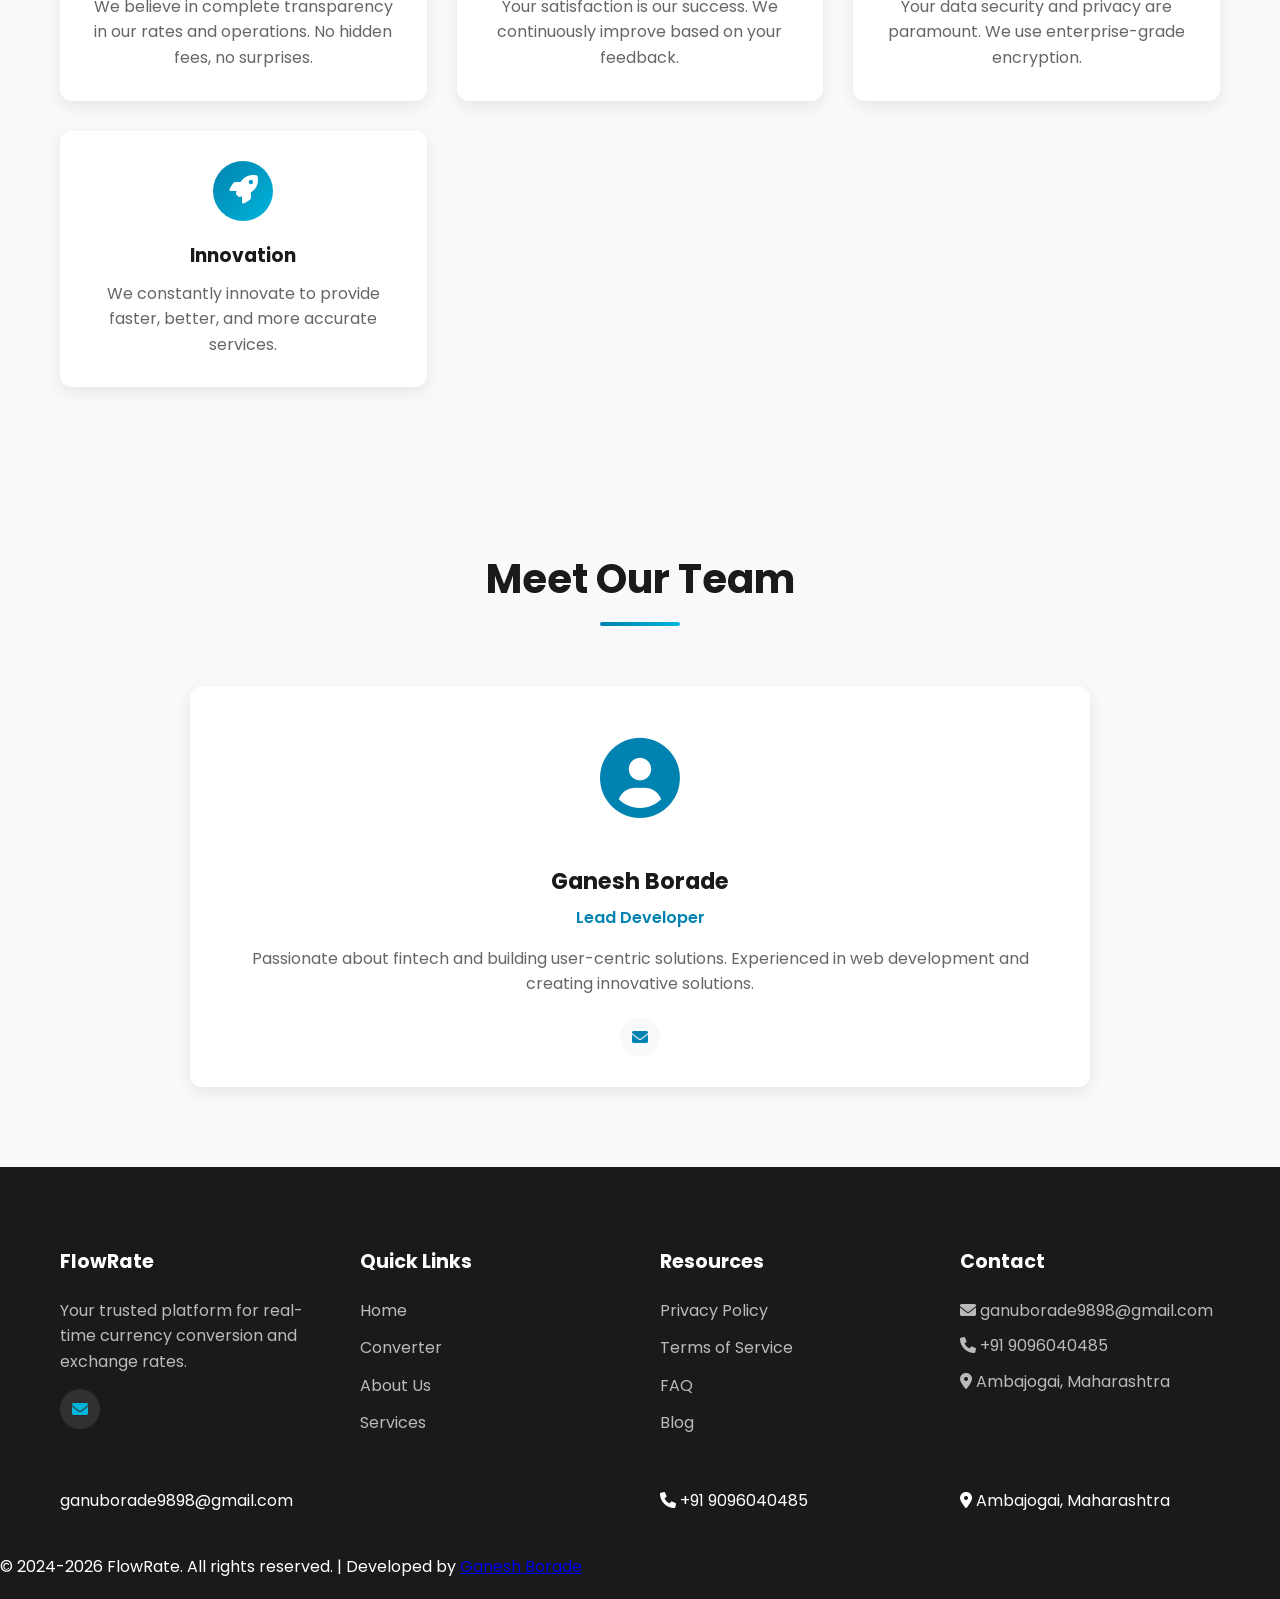
==== commit 080deb91: "Update about.html" ====
--- a/about.html
+++ b/about.html
@@ -123,7 +123,7 @@
                         <i class="fas fa-user-circle"></i>
                     </div>
                     <h3>Ganesh Borade</h3>
-                    <p>Founder & Lead Developer</p>
+                    <p>Lead Developer</p>
                     <p class="team-bio">Passionate about fintech and building user-centric solutions. Experienced in web development and creating innovative solutions.</p>
                     <div class="team-socials">
                         <a href="mailto:ganuborade9898@gmail.com"><i class="fas fa-envelope"></i></a>
